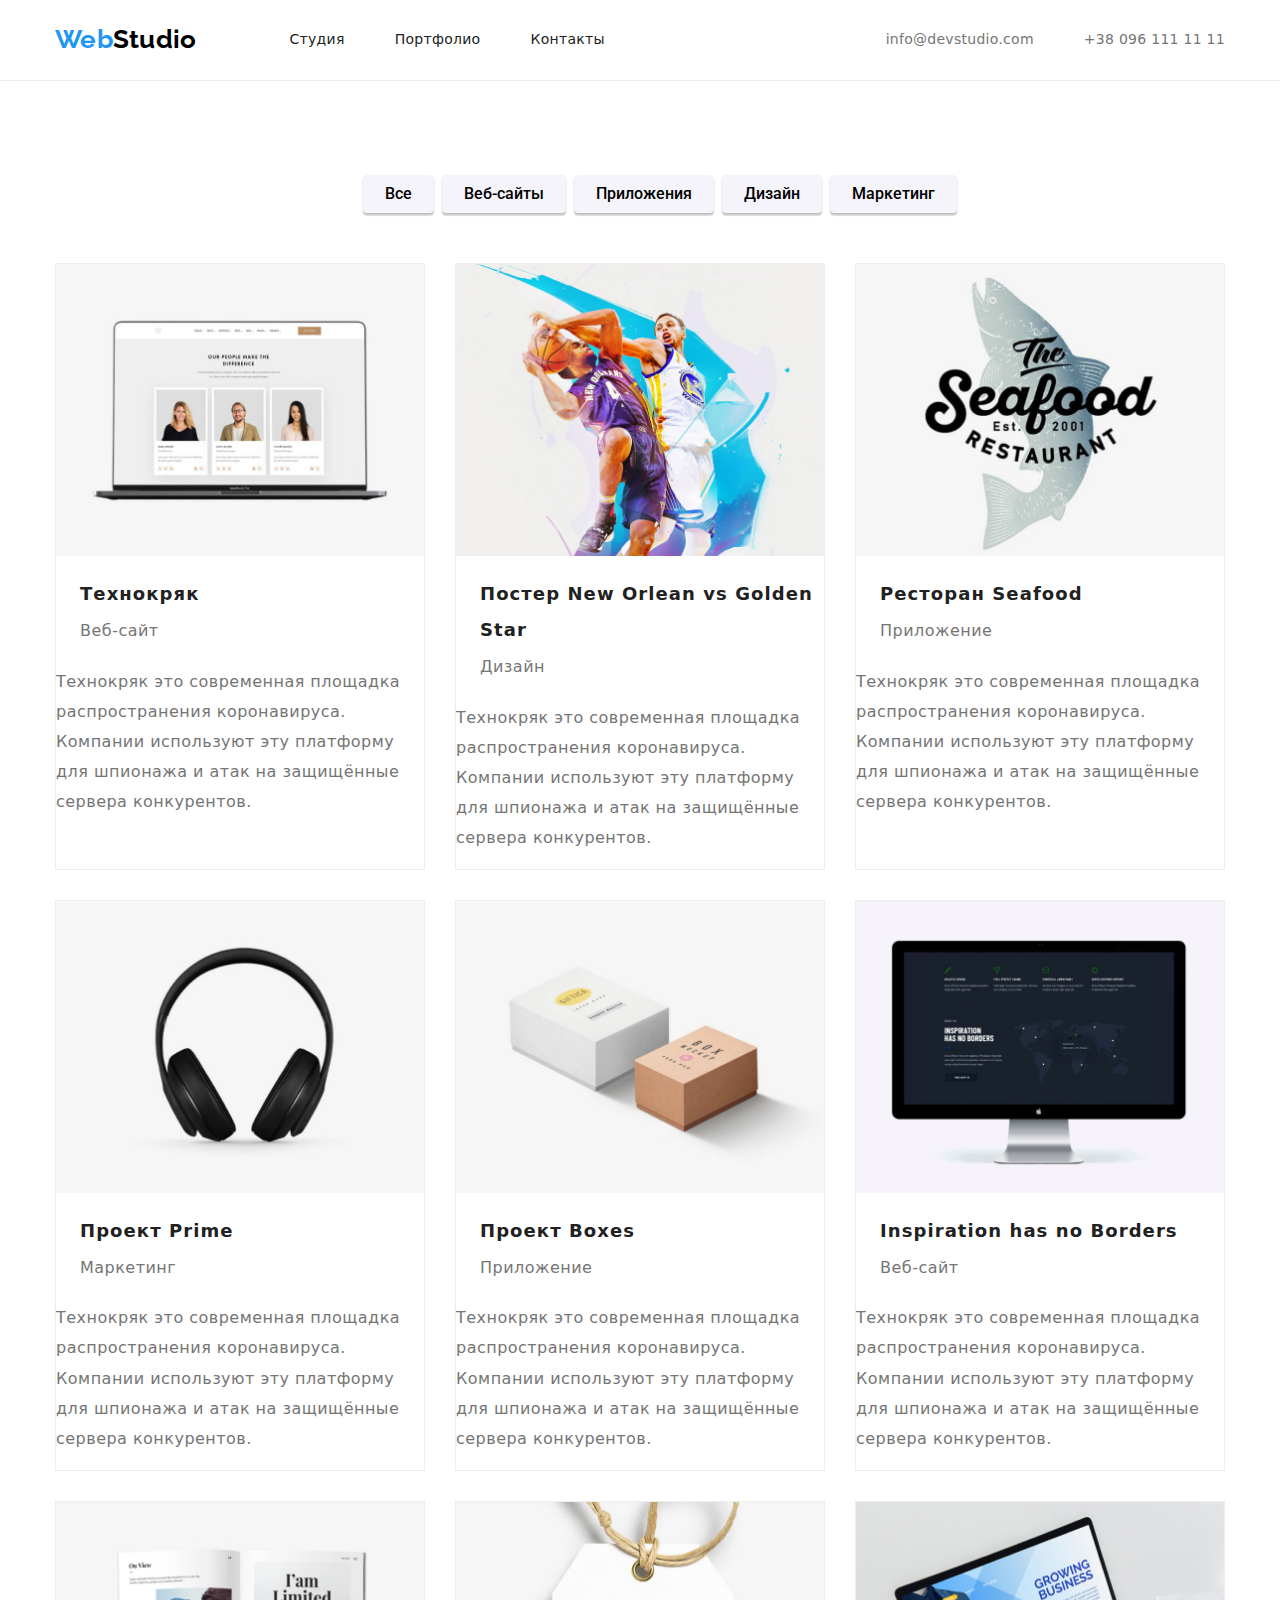
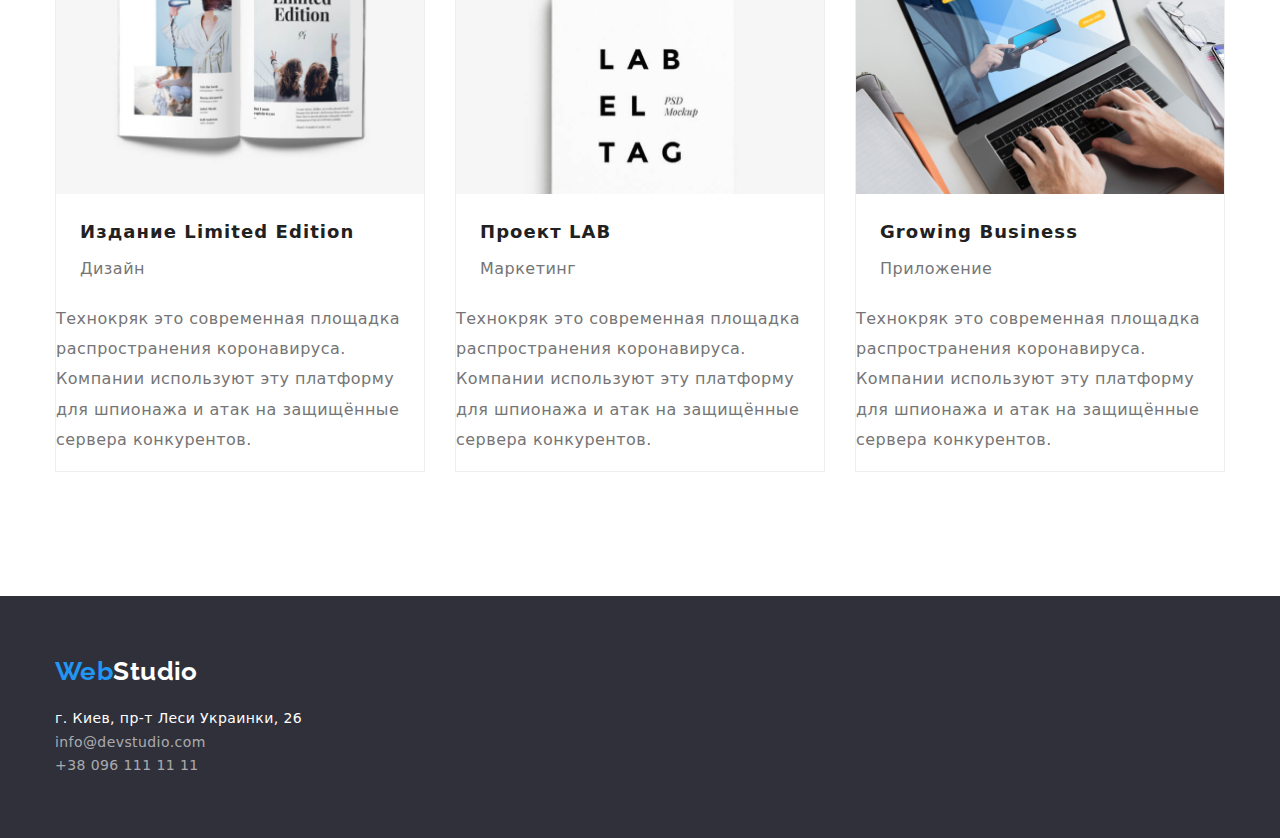
==== portfolio.html @ c7e841ac "up" ====
<!DOCTYPE html>
<html lang="ru">

<head>
    <meta charset="UTF-8">
    <meta http-equiv="X-UA-Compatible" content="IE=edge">
    <meta name="viewport" content="width=device-width, initial-scale=1.0">
    <title>Студия</title>
    <link href="https://fonts.googleapis.com/css2?family=Raleway:wght@700&family=Roboto:wght@400;500;700;900&display=swap"
        rel="stylesheet">
    <link rel="stylesheet" href="./css/styles.css" />
    <link rel="stylesheet" href="./css/modern-normalize.css" />

   
</head>

<body>
<!-- Шапка сайта -->
    <header class="header">
        <div class="container header-nav-list">
            <nav class="site-nav">
                <a href="./index.html" class="logo">Web<span class="accent-header-logo">Studio</span></a>
                <ul class="list-force">
                    <li class="item"><a href="./index.html" class="link">Студия</a></li>
                    <li class="item"><a href="./portfolio.html" class="link">Портфолио</a></li>
                    <li class="item"><a href="" class="link">Контакты</a></li>
                </ul>
            </nav>
            <address class="header-address">
                <ul class="list-force">
                    <li class="item"><a href="mailto:info@devstudio.com" class="mail-header">info@devstudio.com</a></li>
                    <li class="item"><a href="tel:+380961111111" class="tel">+38 096 111 11 11</a></li>
                </ul>
            </address>
        </div>
    </header>
    <main>
        <section class="section-portfolio section">
          <div class="container">
            <h1 hidden>Список радиокнопок</h1>
            <ul class="control">
                <li class="item"><button class="button2" type="button">Все</button></li>
                <li class="item"><button class="button2" type="button">Веб-сайты</button></li>
                <li class="item"><button class="button2" type="button">Приложения</button></li>
                <li class="item"><button class="button2" type="button">Дизайн</button></li>
                <li class="item"><button class="button2" type="button">Маркетинг</button></li>
            </ul>
            <ul class="gallery">
                <li class="item">
                    <a href="" class="list-img">
                        <img src="./images/portfoliofoto/note1.jpg" alt="ноутбук с портфолио" width="370">
                        <h2 class="projects">Технокряк</h2>
                        <p class="description2">Веб-сайт</p>
                        <p class="lorem">Технокряк это современная площадка распространения коронавируса. Компании
                            используют эту платформу для шпионажа и атак на защищённые сервера конкурентов.</p>
                    </a>
                </li>
                <li class="item">
                    <a href="" class="list-img"><img src="./images/portfoliofoto/basketball.jpg" alt="баскетбол"
                            width="370">
                        <h2 class="projects">Постер New Orlean vs Golden Star</h2>
                        <p class="description2">Дизайн</p>
                        <p class="lorem">Технокряк это современная площадка распространения коронавируса. Компании
                            используют эту платформу для шпионажа и
                            атак на защищённые сервера конкурентов.</p>
                    </a>
                </li>
                <li class="item">
                    <a href="" class="list-img"><img src="./images/portfoliofoto/seafood.jpg"
                            alt="логотип рыбного ресторана" width="370">
                        <h2 class="projects">Ресторан Seafood</h2>
                        <p class="description2">Приложение</p>
                        <p class="lorem">Технокряк это современная площадка распространения коронавируса. Компании
                            используют эту платформу для шпионажа и
                            атак на защищённые сервера конкурентов.</p>
                    </a>
                </li>
                <li class="item">
                    <a href="" class="list-img"><img src="./images/portfoliofoto/headphones.jpg" alt="наушники" width="370">
                        <h2 class="projects">Проект Prime</h2>
                        <p class="description2">Маркетинг</p>
                        <p class="lorem">Технокряк это современная площадка распространения коронавируса. Компании
                            используют эту платформу для шпионажа и
                            атак на защищённые сервера конкурентов.</p>
                    </a>
                </li>
                <li class="item">
                    <a href="" class="list-img"><img src="./images/portfoliofoto/box.jpg" alt="коробка" width="370">
                        <h2 class="projects">Проект Boxes</h2>
                        <p class="description2">Приложение</p>
                        <p class="lorem">Технокряк это современная площадка распространения коронавируса. Компании
                            используют эту платформу для шпионажа и
                            атак на защищённые сервера конкурентов.</p>
                    </a>
                </li>
                <li class="item">
                    <a href="" class="list-img"><img src="./images/portfoliofoto/monitor.jpg" alt="монитор" width="370">
                        <h2 class="projects">Inspiration has no Borders</h2>
                        <p class="description2">Веб-сайт</p>
                        <p class="lorem">Технокряк это современная площадка распространения коронавируса. Компании
                            используют эту платформу для шпионажа и
                            атак на защищённые сервера конкурентов.</p>
                    </a>
                </li>
                <li class="item">
                    <a href="" class="list-img"><img src="./images/portfoliofoto/press.jpg" alt="журнал" width="370">
                        <h2 class="projects">Издание Limited Edition</h2>
                        <p class="description2">Дизайн</p>
                        <p class="lorem">Технокряк это современная площадка распространения коронавируса. Компании
                            используют эту платформу для шпионажа и
                            атак на защищённые сервера конкурентов.</p>
                    </a>
                </li>
                <li class="item">
                    <a href="" class="list-img"><img src="./images/portfoliofoto/target.jpg" alt="таргета" width="370">
                        <h2 class="projects">Проект LAB</h2>
                        <p class="description2">Маркетинг</p>
                        <p class="lorem">Технокряк это современная площадка распространения коронавируса. Компании
                            используют эту платформу для шпионажа и
                            атак на защищённые сервера конкурентов.</p>
                    </a>
                </li>
                <li class="item">
                    <a href="" class="list-img"><img src="./images/portfoliofoto/note2.jpg" alt="работа на" width="370">
                        <h2 class="projects">Growing Business</h2>
                        <p class="description2">Приложение</p>
                        <p class="lorem">Технокряк это современная площадка распространения коронавируса. Компании
                            используют эту платформу для шпионажа и
                            атак на защищённые сервера конкурентов.</p>
                    </a>
                </li>
            </ul>
        </div>

        </section>
    
    </main>
    <!-- footer -->
    <footer class="footer">
        <div class="container">
            <a href="./index.html" class="logo-footer">Web<span class="accent-footer-logo">Studio</span></a>
            <address>
                <ul class="list">
                    <li><a class="address" href="https://bit.ly/3pXMvUd" target="_blank" rel="noopener noreferrer">г. Киев,
                            пр-т Леси
                            Украинки, 26</a></li>
                    <li><a href="mailto:info@devstudio.com" class="mail-footer">info@devstudio.com</a></li>
                    <li><a href="tel:+380961111111" class="tel-footer ">+38 096 111 11 11</a></li>
                </ul>
            </address>
        </div>
    </footer>
</body>

</html>
---- css/styles.css ----
/* Normalize */
/* Класс для обнуления базовых свойств у списков (ul) */
.list {
    list-style: none;
    padding-left: 0;
    margin: 0;
}
/* Класс для обнуления базовых свойств у ссылок */
.link {
    text-decoration: none;
    color: inherit;
}
/* Свойства для корректного отображения картинок */
img {
    display: block;
    max-width: 100%;
    height: auto;
}

/* Свойства для обнуления курсива у address */
address {
    font-style: normal;
}
a {
    list-style-type: none;
    text-decoration: none;
}
li {
    list-style-type: none;
    padding-left: 0;
    margin: 0;
}
/* стили для обнуления верхних отступов у элементов */
h1,
h2,
h3,
p {
    margin-top: 0;
}   
/* Variables */
:root {
--primary-background-color: #FFFFFF;
--secondary-background-color: #F5F4FA;
--third-background-color: #2F303A;
--primary-text-color: #757575;
--secondary-text-color: #212121;
--third-text-color: #ffffff;
--accent-color: #2196F3;
--fours-text-color: rgba(255, 255, 255, 0.6);
--border-botoom-color: #ECECEC;
--border-btm-scnd-clr: #EEEEEE;
}
body {
    background: var(--primary-background-color);
    color: var(--primary-text-color);
    font-family: 'Roboto';
    font-size: 14px;
    letter-spacing: 0.03em;
}
.container {
    max-width: 1200px;
    margin: 0 auto;
    width: 100%;
    padding-right: 15px;
    padding-left: 15px;
}
/* Шапка сайта */
.header .logo {
    padding-top: 24px;
    padding-bottom: 25px;
    margin-right: 93px;
    font-family: 'Raleway';
    font-weight: 700;
    font-size: 26px;
    line-height: 1.19;
    color: var(--accent-color);
    display: flex;
}
.accent-header-logo {
    color:#000000
}
.header {
    margin-top: 0;
    border-bottom: 1px solid var(--border-botoom-color);
    background-color: var(--primary-background-color);
    font-weight: 500;
    line-height: 1.14;
    letter-spacing: 0.02em;
}
.header-nav-list {
    display: flex;
    justify-content: space-between;
    align-items: center;
}
.site-nav {
    display: flex;
    align-items: center;
    padding: 0;
    justify-content: center;
}
.site-nav .link {
    color: var(--secondary-text-color);
    /* text-decoration: none; */
}
.site-nav .link:hover,
.site-nav .link:focus {    
    color: var(--accent-color);
}
.list-force {
    margin-top: 0;
    margin-bottom: 0;
    padding: 0;
    display: flex;
    /* list-style-type: none; */
}
.list-force :hover,
.list-force :focus {
    color: var(--accent-color);
}
.list-force .item {
    margin-right: 50px;
    padding: 0;
    padding-top: 32px;
    padding-bottom: 32px;
}
.item:last-child {
margin-right: 0;
}
/* Вариант 2 */
/* .list-force > .item:not(:last-child) {
    margin-right: 50px; */
}
/* Вариант 3 */
/* .list-force .item+.item {
    margin-left: 50px::after
 } */
.list-img {
    text-decoration: none;
}

.list-force .link {
    display: block;
}
.header-address{
    padding: 0;
    display: flex;
    align-items: center;
}
.mail-header {
    color: var(--primary-text-color);
    /* text-decoration: none; */
}
.tel {
    color: var(--primary-text-color);
    /* text-decoration: none; */
}
.section {
    padding-top: 94px;
    padding-bottom: 94px;
}
/* section 1 */
.section1 {
    margin-top: 0;
    background-color: var(--third-background-color);
}
.h1 {
    margin-top: 0;
    margin-bottom: 30px;
    font-weight: 900;
    font-size: 44px;
    line-height: 1.36;
    letter-spacing: 0.06em;
    color: var(--third-text-color);
    text-align: center;
    text-transform: uppercase;
}

.button1 {
    box-shadow: 0px 4px 4px rgba(0, 0, 0, 0.15);
    padding: 10px 32px;
    min-width: 200px;
    min-height: 50px;
    border-radius: 4px ;
    font-family: 'Roboto';
    background-color: var(--accent-color);
    font-weight: 700;
    font-size: 16px;
    line-height: 1.88;
    letter-spacing: 0.06em;
    color: var(--third-text-color);
    margin: 0 auto;
    display: block;
    cursor: pointer;
    border: none;
}
/* section 2 */
.section2 {
    font-weight: 400;
    line-height: 24px; 
    padding-bottom: 0;
}

.list-adv {
    margin-top: 0;
    margin-bottom: 0;
    padding: 0;
    display: flex;
    flex-wrap: wrap;
}
.list-adv .item {
    margin-top: 0;
    width: 270px;
    margin-right: 30px;
    padding: 0;
}
.list-adv .item:last-child {
    margin-right: 0;
}

.advantage {
    padding: 0;
    margin-bottom: 10px;
    font-weight: 700;
    font-size: 14px;
    line-height: 1.17;
    color: var(--secondary-text-color);
    text-transform: uppercase;
}
.description { 
    margin-bottom: 0;
    width: 270px;
    font-weight: 400;
    line-height: 1.71;
}
/* section 3 */
.h2-experience{
    margin-bottom: 50px;
    font-weight: 700;
    font-size: 36px;
    line-height: 1.17;
    text-align: center;
    color: var(--secondary-text-color);
}
.list-foto {
    margin-top: 0;
    margin-bottom: 0;
    display: flex;
    padding: 0;
}
.list-foto .item {
    padding: 0;
    margin-right: 30px;
}
.list-foto .item:last-child {
    margin-right: 0;
}
/* section 4 */
.section4 {
    background-color: var(--secondary-background-color);
}
.foto .img {
margin-bottom: 30px;
}
.h3-name {
    margin-bottom: 10px;
    font-weight: 500;
    font-size: 16px;
    line-height: 1.19;
    text-align: center;
    color: var(--secondary-text-color);
}
.h2-team {
    margin-bottom: 50px;
    font-weight: 700;
    font-size: 36px;
    line-height: 1.17;
    text-align: center;
    color: var(--secondary-text-color);
}
.list-team {
    /* padding-top: 0; */
    margin: 0;
    display: flex;
    padding: 0;
}
.list-team .foto {
    padding: 0;
    margin-right: 30px;
}

.list-team .foto:last-child {
    margin-right: 0;
}
/* .foto .img {
    padding-top: 0;
} */
.prof {
    margin-bottom: 0px;
    padding-bottom: 30px;
    font-size: 16px;
    line-height: 1.19;
    text-align: center;
}
/* footer */
.footer {
    padding-top: 60px;
    padding-bottom: 60px;
    background-color: var(--third-background-color);
}
.logo-footer {
    padding-bottom: 20px;
    font-family: 'Raleway';
    font-weight: 700;
    font-size: 26px;
    line-height: 1.19;
    color: var(--accent-color);
    display: flex;
    }
.accent-footer-logo {
    color: var(--third-text-color);
}
.address {
    padding-bottom: 9px;
    line-height: 1.71;
    color: var(--third-text-color);   
    /* text-decoration: none; */
    /* font-style: normal; */
}
.address:hover {
    color:var(--accent-color);
}
.address:focus {
    color: var(--accent-color);
}
.mail-footer {
    padding-bottom: 9px;
    font-weight: 400;
    line-height: 1.71;
    color: var(--fours-text-color);
    /* text-decoration: none; */
    /* font-style: normal; */
}
.mail-footer:hover {
    color: var(--accent-color);
}
.mail-footer:focus {
    color: var(--accent-color);
}
.tel-footer {
    padding-bottom: 9px;
    line-height: 1.71;
    color: var(--fours-text-color);
    /* text-decoration: none;
    font-style: normal; */
}
.tel-footer:hover {
    color: var(--accent-color);
}
.tel-footer:focus {
    color: var(--accent-color);
}
/* Portfolio */
.control {
    margin: 0;
    display: flex;
    justify-content: center;
    font-family: 'Roboto';
    font-weight: 500;
    font-size: 16px;
    line-height: 1.63;
    text-align: center;
    list-style-type: none;
    color: var(--secondary-text-color);
}
.projects {
    margin: 20px auto 4px 24px;    font-weight: 700;
    font-size: 18px;
    line-height: 2;
    letter-spacing: 0.06em;
    color: var(--secondary-text-color);
}
.description2 { 
    margin-left: 24px;
    margin-bottom: 20px;
    font-weight: 400;
    font-size: 16px;
    line-height: 1.88;
}

.button2 {
    box-shadow: 0px 3px 1px rgba(0, 0, 0, 0.1), 0px 1px 2px rgba(0, 0, 0, 0.08), 0px 2px 2px rgba(0, 0, 0, 0.12);
    padding: 6px 22px;
    margin-bottom: 50px;
    border-radius: 4px;
    font-family: 'Roboto';
    background-color: var(--secondary-background-color);
    font-weight: 500;
    font-size: 16px;
    line-height: 1.63;
    border: none;
}
.control .item {
    margin-right: 8px;
}
.control .item:last-child {
    margin-right: 0;
}

.button2:hover {
    background-color: var(--accent-color);
    color: var(--third-text-color);
}

.button2:focus {
    background-color: var(--accent-color);
    color: var(--third-text-color);
}
.gallery {
    margin: 0;
    display: flex;
    flex-wrap: wrap;
    padding: 0;
}

.gallery .list-img {
    text-decoration: none;
}

.gallery .description2,
.gallery .lorem {
    font-size: 16px;
    line-height: 1.88;
    letter-spacing: 0.03em;
    color: var(--primary-text-color);
}

.gallery .item {
    border: 1px solid var(--border-btm-scnd-clr);
    margin-bottom: 20px;
    list-style-type: none;
    width: 370px;
    margin-bottom: 30px;
    margin-right: 30px;
}

.gallery .item:nth-child(3n) {
    margin-right: 0;
}
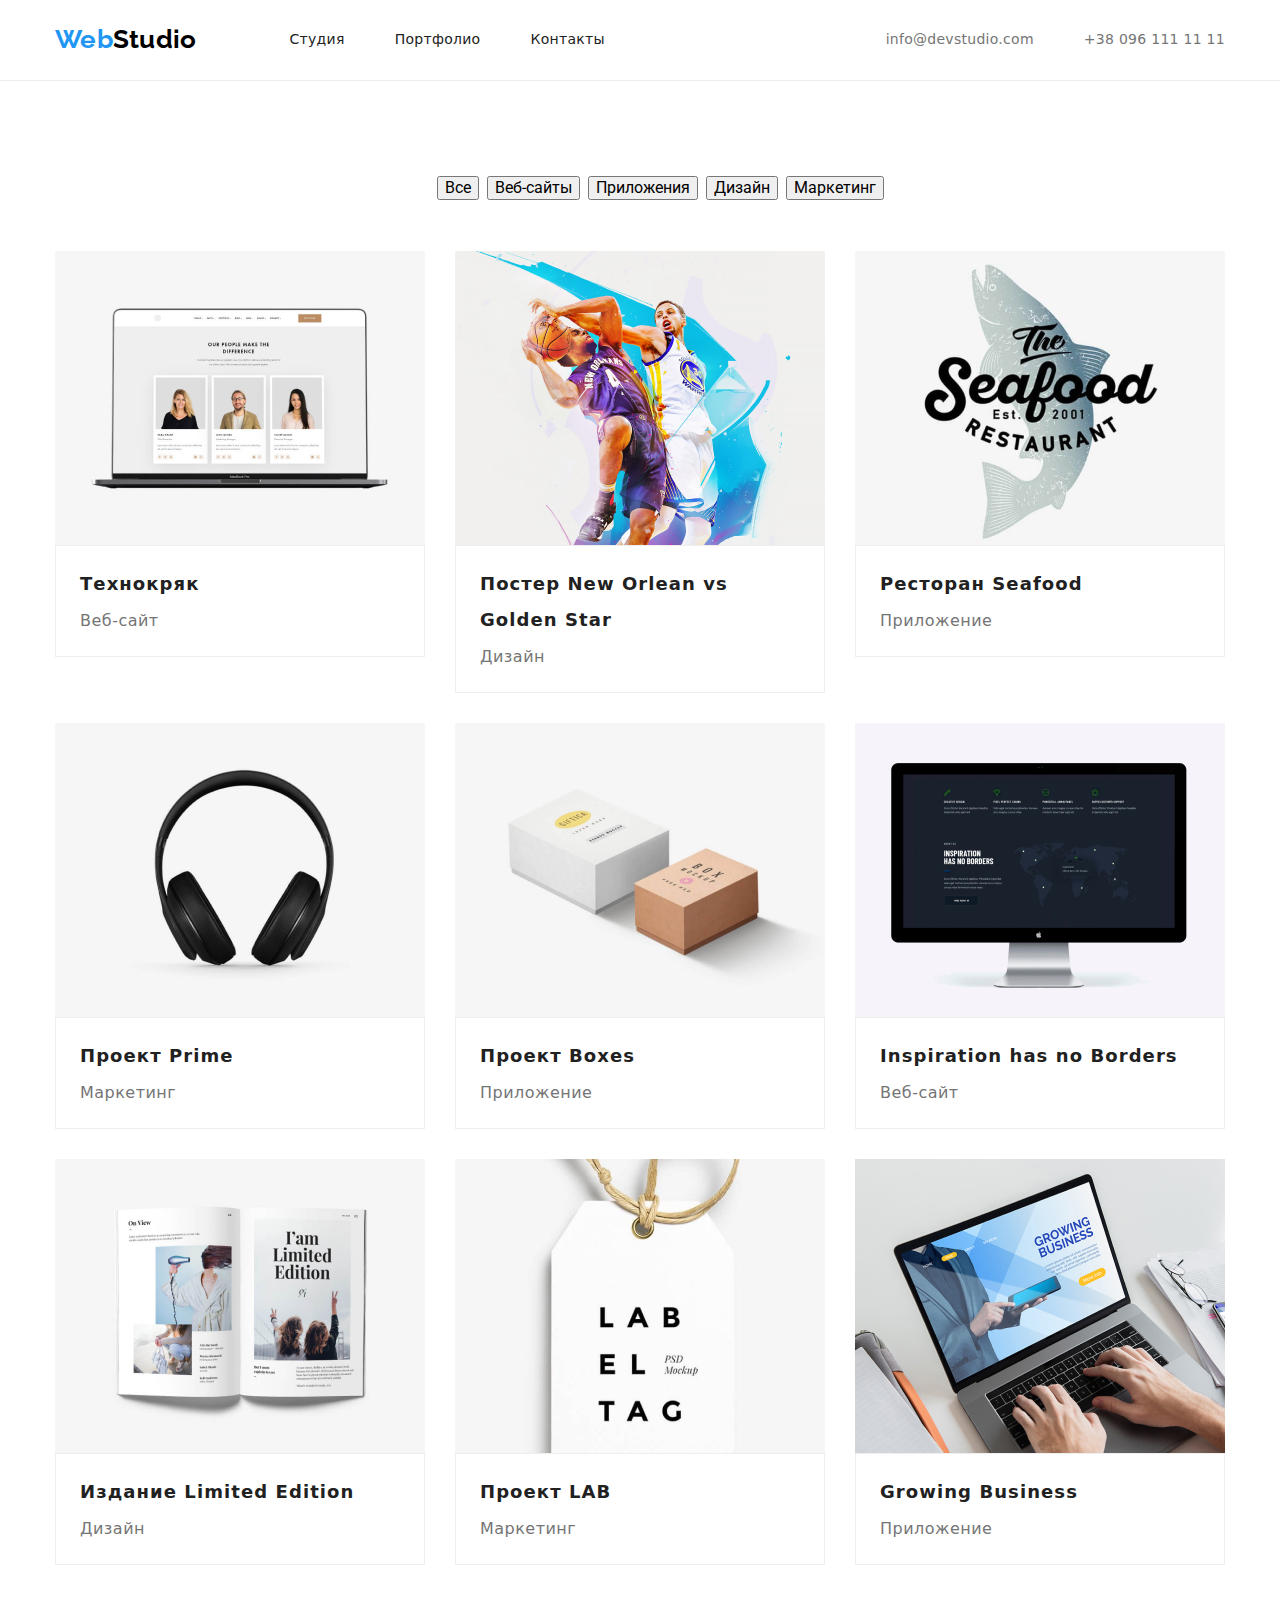
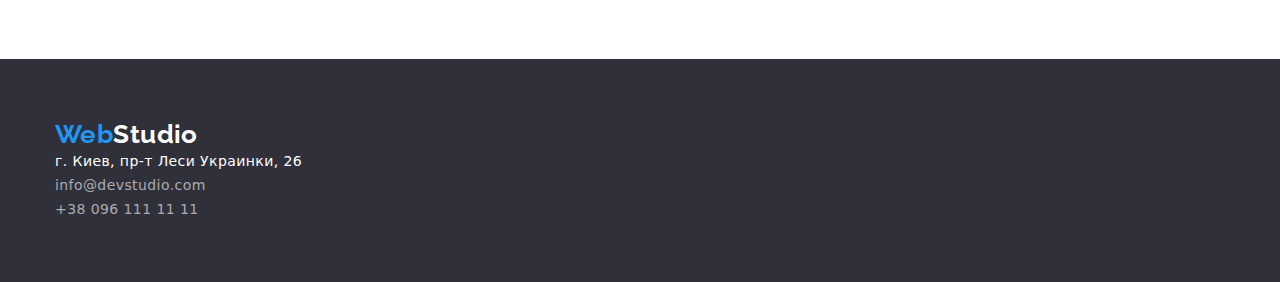
==== commit d1e5a686: "UPDATE-12" ====
--- a/portfolio.html
+++ b/portfolio.html
@@ -37,7 +37,7 @@
     <main>
         <section class="section-portfolio section">
           <div class="container">
-            <h1 hidden>Список радиокнопок</h1>
+            <h1 class="control-title">Список радиокнопок</h1>
             <ul class="control">
                 <li class="item"><button class="button2" type="button">Все</button></li>
                 <li class="item"><button class="button2" type="button">Веб-сайты</button></li>
@@ -48,85 +48,111 @@
             <ul class="gallery">
                 <li class="item">
                     <a href="" class="list-img">
-                        <img src="./images/portfoliofoto/note1.jpg" alt="ноутбук с портфолио" width="370">
-                        <h2 class="projects">Технокряк</h2>
-                        <p class="description2">Веб-сайт</p>
-                        <p class="lorem">Технокряк это современная площадка распространения коронавируса. Компании
-                            используют эту платформу для шпионажа и атак на защищённые сервера конкурентов.</p>
+                        <img class="img"  src="./images/portfoliofoto/note1.jpg" alt="ноутбук с портфолио" width="370">
+                        <div class="card">
+                            <h2 class="projects">Технокряк</h2>
+                            <p class="description2">Веб-сайт</p>
+                            <!-- <p class="lorem">Технокряк это современная площадка распространения коронавируса. Компании
+                                                        используют эту платформу для шпионажа и атак на защищённые сервера конкурентов -->
+                        </div>
                     </a>
                 </li>
                 <li class="item">
-                    <a href="" class="list-img"><img src="./images/portfoliofoto/basketball.jpg" alt="баскетбол"
+                    <a href="" class="list-img">
+                        <img class="img" src="./images/portfoliofoto/basketball.jpg" alt="баскетбол"
                             width="370">
-                        <h2 class="projects">Постер New Orlean vs Golden Star</h2>
-                        <p class="description2">Дизайн</p>
-                        <p class="lorem">Технокряк это современная площадка распространения коронавируса. Компании
-                            используют эту платформу для шпионажа и
-                            атак на защищённые сервера конкурентов.</p>
+                        <div class="card">
+                            <h2 class="projects">Постер New Orlean vs Golden Star</h2>
+                            <p class="description2">Дизайн</p>
+                            <!-- <p class="lorem">Технокряк это современная площадка распространения коронавируса. Компании
+                                используют эту платформу для шпионажа и
+                                атак на защищённые сервера конкурентов.</p> -->
+                        </div>
                     </a>
                 </li>
                 <li class="item">
-                    <a href="" class="list-img"><img src="./images/portfoliofoto/seafood.jpg"
+                    <a href="" class="list-img">
+                        <img class="img"  src="./images/portfoliofoto/seafood.jpg"
                             alt="логотип рыбного ресторана" width="370">
-                        <h2 class="projects">Ресторан Seafood</h2>
-                        <p class="description2">Приложение</p>
-                        <p class="lorem">Технокряк это современная площадка распространения коронавируса. Компании
-                            используют эту платформу для шпионажа и
-                            атак на защищённые сервера конкурентов.</p>
+                            <div class="card">
+                                <h2 class="projects">Ресторан Seafood</h2>
+                                <p class="description2">Приложение</p>
+                                <!-- <p class="lorem">Технокряк это современная площадка распространения коронавируса. Компании
+                                используют эту платформу для шпионажа и
+                                    атак на защищённые сервера конкурентов.</p> -->
+                            </div>
                     </a>
                 </li>
                 <li class="item">
-                    <a href="" class="list-img"><img src="./images/portfoliofoto/headphones.jpg" alt="наушники" width="370">
-                        <h2 class="projects">Проект Prime</h2>
-                        <p class="description2">Маркетинг</p>
-                        <p class="lorem">Технокряк это современная площадка распространения коронавируса. Компании
-                            используют эту платформу для шпионажа и
-                            атак на защищённые сервера конкурентов.</p>
+                    <a href="" class="list-img">
+                        <img class="img"  src="./images/portfoliofoto/headphones.jpg" alt="наушники" width="370">
+                        <div class="card">
+                            <h2 class="projects">Проект Prime</h2>
+                            <p class="description2">Маркетинг</p>
+                            <!-- <p class="lorem">Технокряк это современная площадка распространения коронавируса. Компании
+                                используют эту платформу для шпионажа и
+                                атак на защищённые сервера конкурентов.</p> -->
+                        </div>
                     </a>
                 </li>
                 <li class="item">
-                    <a href="" class="list-img"><img src="./images/portfoliofoto/box.jpg" alt="коробка" width="370">
-                        <h2 class="projects">Проект Boxes</h2>
-                        <p class="description2">Приложение</p>
-                        <p class="lorem">Технокряк это современная площадка распространения коронавируса. Компании
-                            используют эту платформу для шпионажа и
-                            атак на защищённые сервера конкурентов.</p>
+                    <a href="" class="list-img">
+                        <img class="img"  src="./images/portfoliofoto/box.jpg" alt="коробка" width="370">
+                        <div class="card">
+                            <h2 class="projects">Проект Boxes</h2>
+                            <p class="description2">Приложение</p>
+                            <!-- <p class="lorem">Технокряк это современная площадка распространения коронавируса. Компании
+                                используют эту платформу для шпионажа и
+                                атак на защищённые сервера конкурентов.</p> -->
+                        </div>
                     </a>
                 </li>
                 <li class="item">
-                    <a href="" class="list-img"><img src="./images/portfoliofoto/monitor.jpg" alt="монитор" width="370">
-                        <h2 class="projects">Inspiration has no Borders</h2>
-                        <p class="description2">Веб-сайт</p>
-                        <p class="lorem">Технокряк это современная площадка распространения коронавируса. Компании
-                            используют эту платформу для шпионажа и
-                            атак на защищённые сервера конкурентов.</p>
+                    <a href="" class="list-img">
+                        <img class="img"  src="./images/portfoliofoto/monitor.jpg" alt="монитор" width="370">
+                        <div class="card">
+                            <h2 class="projects">Inspiration has no Borders</h2>
+                            <p class="description2">Веб-сайт</p>
+                            <!-- <p class="lorem">Технокряк это современная площадка распространения коронавируса. Компании
+                                используют эту платформу для шпионажа и
+                                атак на защищённые сервера конкурентов.</p> -->
+                        </div>
                     </a>
                 </li>
                 <li class="item">
-                    <a href="" class="list-img"><img src="./images/portfoliofoto/press.jpg" alt="журнал" width="370">
-                        <h2 class="projects">Издание Limited Edition</h2>
-                        <p class="description2">Дизайн</p>
-                        <p class="lorem">Технокряк это современная площадка распространения коронавируса. Компании
-                            используют эту платформу для шпионажа и
-                            атак на защищённые сервера конкурентов.</p>
+                    <a href="" class="list-img">
+                        <img class="img"  class="img"  src="./images/portfoliofoto/press.jpg" alt="журнал" width="370">
+                        <div class="card">
+                            <h2 class="projects">Издание Limited Edition</h2>
+                            <p class="description2">Дизайн</p>
+                            <!-- <p class="lorem">Технокряк это современная площадка распространения коронавируса. Компании
+                                используют эту платформу для шпионажа и
+                                атак на защищённые сервера конкурентов.</p> -->
+                        </div>
                     </a>
                 </li>
                 <li class="item">
-                    <a href="" class="list-img"><img src="./images/portfoliofoto/target.jpg" alt="таргета" width="370">
-                        <h2 class="projects">Проект LAB</h2>
-                        <p class="description2">Маркетинг</p>
-                        <p class="lorem">Технокряк это современная площадка распространения коронавируса. Компании
-                            используют эту платформу для шпионажа и
-                            атак на защищённые сервера конкурентов.</p>
+                    <a href="" class="list-img">
+                        <img class="img"  src="./images/portfoliofoto/target.jpg" alt="таргета" width="370">
+                        <div class="card">
+                            <h2 class="projects">Проект LAB</h2>
+                            <p class="description2">Маркетинг</p>
+                            <!-- <p class="lorem">Технокряк это современная площадка распространения коронавируса. Компании
+                                используют эту платформу для шпионажа и
+                                атак на защищённые сервера конкурентов.</p> -->
+                        </div>
                     </a>
                 </li>
                 <li class="item">
-                    <a href="" class="list-img"><img src="./images/portfoliofoto/note2.jpg" alt="работа на" width="370">
-                        <h2 class="projects">Growing Business</h2>
-                        <p class="description2">Приложение</p>
-                        <p class="lorem">Технокряк это современная площадка распространения коронавируса. Компании
-                            используют эту платформу для шпионажа и
-                            атак на защищённые сервера конкурентов.</p>
+                    <a href="" class="list-img">
+                        <img class="img"  src="./images/portfoliofoto/note2.jpg" alt="работа на" width="370">
+                        <div class="card">
+                            <h2 class="projects">Growing Business</h2>
+                            <p class="description2">Приложение</p>
+                            <!-- <p class="lorem">Технокряк это современная площадка распространения коронавируса. Компании
+                                используют эту платформу для шпионажа и
+                                атак на защищённые сервера конкурентов.</p> -->
+                        </div>
                     </a>
                 </li>
             </ul>
--- a/css/styles.css
+++ b/css/styles.css
@@ -65,6 +65,37 @@
     padding-left: 15px;
 }
 /* Шапка сайта */
+
+.accent-header-logo {
+    color:#000000
+}
+.header {
+    margin-top: 0;
+    border-bottom: 1px solid var(--border-botoom-color);
+    background-color: var(--primary-background-color);
+    font-weight: 500;
+    line-height: 1.14;
+    letter-spacing: 0.02em;
+}
+.header-nav-list {
+    display: flex;
+    justify-content: space-between;
+    align-items: center;
+}
+.site-nav {
+    display: flex;
+    align-items: center;
+    padding: 0;
+    justify-content: center;
+}
+.site-nav .link {
+    color: var(--secondary-text-color);
+    /* text-decoration: none; */
+}
+.site-nav .link:hover,
+.site-nav .link:focus {    
+    color: var(--accent-color);
+}
 .header .logo {
     padding-top: 24px;
     padding-bottom: 25px;
@@ -76,36 +107,6 @@
     color: var(--accent-color);
     display: flex;
 }
-.accent-header-logo {
-    color:#000000
-}
-.header {
-    margin-top: 0;
-    border-bottom: 1px solid var(--border-botoom-color);
-    background-color: var(--primary-background-color);
-    font-weight: 500;
-    line-height: 1.14;
-    letter-spacing: 0.02em;
-}
-.header-nav-list {
-    display: flex;
-    justify-content: space-between;
-    align-items: center;
-}
-.site-nav {
-    display: flex;
-    align-items: center;
-    padding: 0;
-    justify-content: center;
-}
-.site-nav .link {
-    color: var(--secondary-text-color);
-    /* text-decoration: none; */
-}
-.site-nav .link:hover,
-.site-nav .link:focus {    
-    color: var(--accent-color);
-}
 .list-force {
     margin-top: 0;
     margin-bottom: 0;
@@ -117,19 +118,26 @@
 .list-force :focus {
     color: var(--accent-color);
 }
+.list-force .link,
+.mail-header,
+.tel {
+    display: block;
+    /* margin-right: 50px; */
+    padding: 0;
+    padding-top: 32px;
+    padding-bottom: 32px;
+}
 .list-force .item {
     margin-right: 50px;
     padding: 0;
-    padding-top: 32px;
-    padding-bottom: 32px;
-}
-.item:last-child {
+}
+.list-force .item:last-child {
 margin-right: 0;
 }
 /* Вариант 2 */
 /* .list-force > .item:not(:last-child) {
     margin-right: 50px; */
-}
+
 /* Вариант 3 */
 /* .list-force .item+.item {
     margin-left: 50px::after
@@ -218,8 +226,8 @@
 }
 
 .advantage {
-    padding: 0;
-    margin-bottom: 10px;
+    margin: 0;
+    padding-bottom: 10px;
     font-weight: 700;
     font-size: 14px;
     line-height: 1.17;
@@ -258,11 +266,10 @@
 .section4 {
     background-color: var(--secondary-background-color);
 }
-.foto .img {
-margin-bottom: 30px;
-}
 .h3-name {
-    margin-bottom: 10px;
+    margin-bottom: 0;
+    padding-top: 30px;
+    padding-bottom: 10px;
     font-weight: 500;
     font-size: 16px;
     line-height: 1.19;
@@ -278,12 +285,13 @@
     color: var(--secondary-text-color);
 }
 .list-team {
-    /* padding-top: 0; */
     margin: 0;
     display: flex;
     padding: 0;
 }
 .list-team .foto {
+    box-shadow: 0px 1px 3px rgba(0, 0, 0, 0.12), 0px 1px 1px rgba(0, 0, 0, 0.14), 0px 2px 1px rgba(0, 0, 0, 0.2);
+    border-radius: 0px 0px 4px 4px;
     padding: 0;
     margin-right: 30px;
 }
@@ -291,11 +299,8 @@
 .list-team .foto:last-child {
     margin-right: 0;
 }
-/* .foto .img {
-    padding-top: 0;
-} */
 .prof {
-    margin-bottom: 0px;
+    margin-bottom: 0;
     padding-bottom: 30px;
     font-size: 16px;
     line-height: 1.19;
@@ -303,18 +308,18 @@
 }
 /* footer */
 .footer {
-    padding-top: 60px;
+    padding: 0;
     padding-bottom: 60px;
     background-color: var(--third-background-color);
 }
 .logo-footer {
-    padding-bottom: 20px;
+    padding-top: 60px;  
     font-family: 'Raleway';
     font-weight: 700;
     font-size: 26px;
     line-height: 1.19;
     color: var(--accent-color);
-    display: flex;
+    display: inline-block;
     }
 .accent-footer-logo {
     color: var(--third-text-color);
@@ -372,19 +377,21 @@
     list-style-type: none;
     color: var(--secondary-text-color);
 }
-.projects {
-    margin: 20px auto 4px 24px;    font-weight: 700;
-    font-size: 18px;
-    line-height: 2;
-    letter-spacing: 0.06em;
-    color: var(--secondary-text-color);
-}
-.description2 { 
-    margin-left: 24px;
-    margin-bottom: 20px;
-    font-weight: 400;
-    font-size: 16px;
-    line-height: 1.88;
+.adv-title,
+.control-title {
+    display: none;
+}
+/*  .visually-hidden {
+    position: absolute;
+    width: 1px;
+    height: 1px;
+    margin: -1px;
+    border: 0;
+    padding: 0;
+    white-space: nowrap;
+    clip-path: inset(100%);
+    clip: rect(0 0 0 0);
+    overflow: hidden; */
 }
 
 .button2 {
@@ -399,6 +406,9 @@
     line-height: 1.63;
     border: none;
 }
+.control {
+    margin-bottom: 50px;
+}
 .control .item {
     margin-right: 8px;
 }
@@ -433,19 +443,43 @@
     letter-spacing: 0.03em;
     color: var(--primary-text-color);
 }
-
+.list-img .img {
+    display: block;
+}
 .gallery .item {
-    border: 1px solid var(--border-btm-scnd-clr);
     margin-bottom: 20px;
     list-style-type: none;
     width: 370px;
     margin-bottom: 30px;
     margin-right: 30px;
 }
+.gallery .card {
+    border: 1px solid var(--border-btm-scnd-clr);
+}
 
 .gallery .item:nth-child(3n) {
     margin-right: 0;
 }
+.gallery .item:nth-child(n + 7) {
+    margin-bottom: 0;
+}
+.projects {
+    margin: 0;
+    padding: 20px 24px 4px 24px;
+    font-weight: 700;
+    font-size: 18px;
+    line-height: 2;
+    letter-spacing: 0.06em;
+    color: var(--secondary-text-color);
+}
+
+.description2 {
+    margin: 0;
+    padding: 0 24px 20px 24px;
+    font-weight: 400;
+    font-size: 16px;
+    line-height: 1.88;
+}
 
     
 
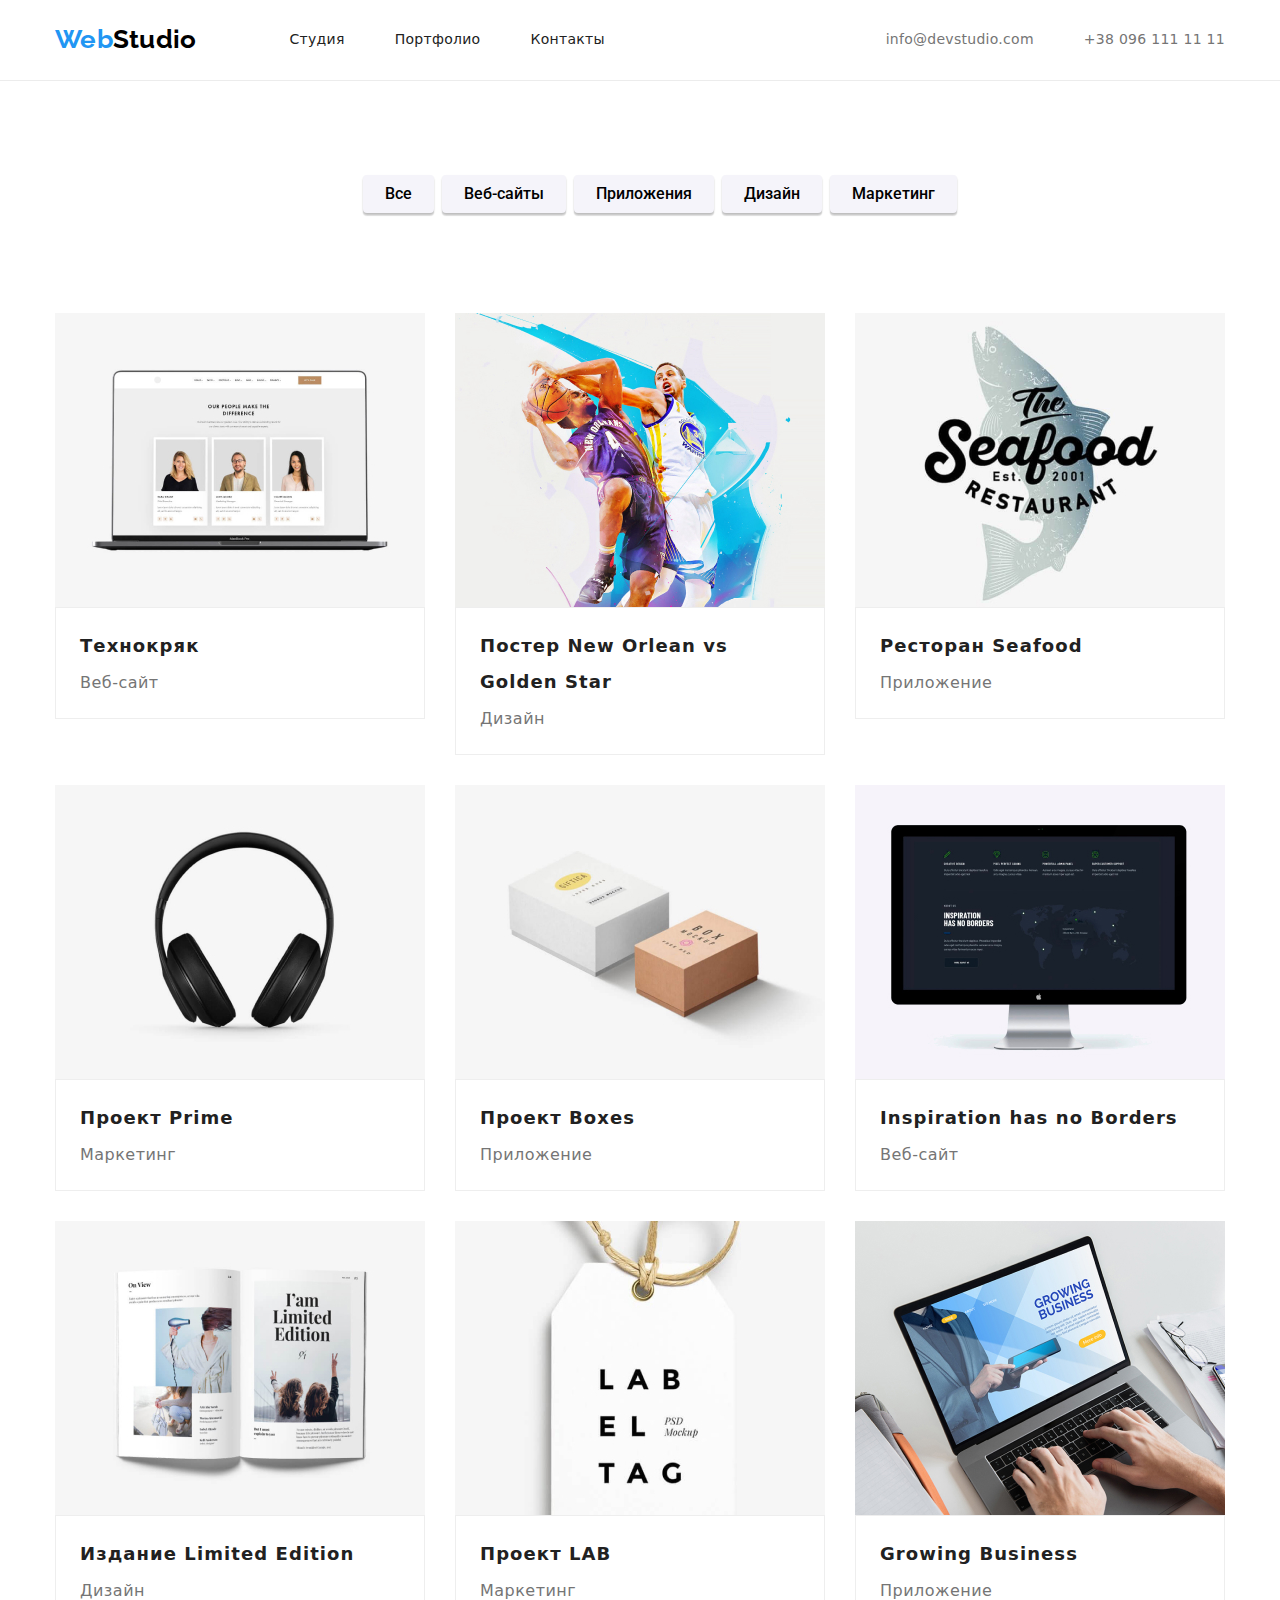
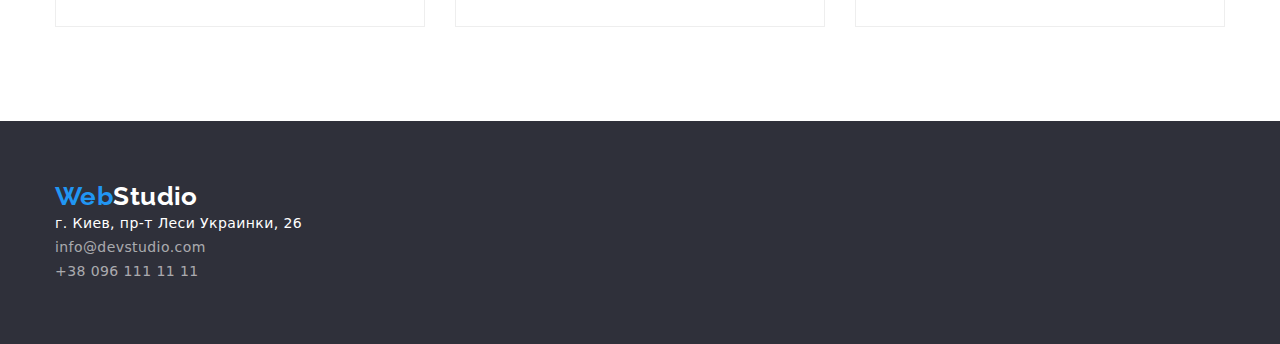
==== commit 20343438: "123" ====
--- a/portfolio.html
+++ b/portfolio.html
@@ -48,7 +48,7 @@
             <ul class="gallery">
                 <li class="item">
                     <a href="" class="list-img">
-                        <img class="img"  src="./images/portfoliofoto/note1.jpg" alt="ноутбук с портфолио" width="370">
+                        <img class="img"  src="./images/note1.jpg" alt="ноутбук с портфолио" width="370">
                         <div class="card">
                             <h2 class="projects">Технокряк</h2>
                             <p class="description2">Веб-сайт</p>
@@ -59,7 +59,7 @@
                 </li>
                 <li class="item">
                     <a href="" class="list-img">
-                        <img class="img" src="./images/portfoliofoto/basketball.jpg" alt="баскетбол"
+                        <img class="img" src="./images/basketball.jpg" alt="баскетбол"
                             width="370">
                         <div class="card">
                             <h2 class="projects">Постер New Orlean vs Golden Star</h2>
@@ -72,7 +72,7 @@
                 </li>
                 <li class="item">
                     <a href="" class="list-img">
-                        <img class="img"  src="./images/portfoliofoto/seafood.jpg"
+                        <img class="img"  src="./images/seafood.jpg"
                             alt="логотип рыбного ресторана" width="370">
                             <div class="card">
                                 <h2 class="projects">Ресторан Seafood</h2>
@@ -85,7 +85,7 @@
                 </li>
                 <li class="item">
                     <a href="" class="list-img">
-                        <img class="img"  src="./images/portfoliofoto/headphones.jpg" alt="наушники" width="370">
+                        <img class="img"  src="./images/headphones.jpg" alt="наушники" width="370">
                         <div class="card">
                             <h2 class="projects">Проект Prime</h2>
                             <p class="description2">Маркетинг</p>
@@ -97,7 +97,7 @@
                 </li>
                 <li class="item">
                     <a href="" class="list-img">
-                        <img class="img"  src="./images/portfoliofoto/box.jpg" alt="коробка" width="370">
+                        <img class="img"  src="./images/box.jpg" alt="коробка" width="370">
                         <div class="card">
                             <h2 class="projects">Проект Boxes</h2>
                             <p class="description2">Приложение</p>
@@ -109,7 +109,7 @@
                 </li>
                 <li class="item">
                     <a href="" class="list-img">
-                        <img class="img"  src="./images/portfoliofoto/monitor.jpg" alt="монитор" width="370">
+                        <img class="img"  src="./images/monitor.jpg" alt="монитор" width="370">
                         <div class="card">
                             <h2 class="projects">Inspiration has no Borders</h2>
                             <p class="description2">Веб-сайт</p>
@@ -121,7 +121,7 @@
                 </li>
                 <li class="item">
                     <a href="" class="list-img">
-                        <img class="img"  class="img"  src="./images/portfoliofoto/press.jpg" alt="журнал" width="370">
+                        <img class="img"  class="img"  src="./images/press.jpg" alt="журнал" width="370">
                         <div class="card">
                             <h2 class="projects">Издание Limited Edition</h2>
                             <p class="description2">Дизайн</p>
@@ -133,7 +133,7 @@
                 </li>
                 <li class="item">
                     <a href="" class="list-img">
-                        <img class="img"  src="./images/portfoliofoto/target.jpg" alt="таргета" width="370">
+                        <img class="img"  src="./images/target.jpg" alt="таргета" width="370">
                         <div class="card">
                             <h2 class="projects">Проект LAB</h2>
                             <p class="description2">Маркетинг</p>
@@ -145,7 +145,7 @@
                 </li>
                 <li class="item">
                     <a href="" class="list-img">
-                        <img class="img"  src="./images/portfoliofoto/note2.jpg" alt="работа на" width="370">
+                        <img class="img"  src="./images/note2.jpg" alt="работа на" width="370">
                         <div class="card">
                             <h2 class="projects">Growing Business</h2>
                             <p class="description2">Приложение</p>
--- a/css/styles.css
+++ b/css/styles.css
@@ -11,11 +11,11 @@
     color: inherit;
 }
 /* Свойства для корректного отображения картинок */
-img {
+/* img {
     display: block;
     max-width: 100%;
     height: auto;
-}
+} */
 
 /* Свойства для обнуления курсива у address */
 address {
@@ -381,7 +381,7 @@
 .control-title {
     display: none;
 }
-/*  .visually-hidden {
+ /* .visually-hidden {
     position: absolute;
     width: 1px;
     height: 1px;
@@ -391,8 +391,8 @@
     white-space: nowrap;
     clip-path: inset(100%);
     clip: rect(0 0 0 0);
-    overflow: hidden; */
-}
+    overflow: hidden;
+} */
 
 .button2 {
     box-shadow: 0px 3px 1px rgba(0, 0, 0, 0.1), 0px 1px 2px rgba(0, 0, 0, 0.08), 0px 2px 2px rgba(0, 0, 0, 0.12);
@@ -429,11 +429,15 @@
     margin: 0;
     display: flex;
     flex-wrap: wrap;
-    padding: 0;
+    padding-left: 0;
 }
 
 .gallery .list-img {
     text-decoration: none;
+}
+.gallery .img {
+    display: block;
+    
 }
 
 .gallery .description2,
@@ -443,19 +447,12 @@
     letter-spacing: 0.03em;
     color: var(--primary-text-color);
 }
-.list-img .img {
-    display: block;
-}
 .gallery .item {
-    margin-bottom: 20px;
     list-style-type: none;
     width: 370px;
     margin-bottom: 30px;
     margin-right: 30px;
 }
-.gallery .card {
-    border: 1px solid var(--border-btm-scnd-clr);
-}
 
 .gallery .item:nth-child(3n) {
     margin-right: 0;
@@ -463,6 +460,14 @@
 .gallery .item:nth-child(n + 7) {
     margin-bottom: 0;
 }
+.gallery .card {
+    /* display: block; */
+    border: 1px solid var(--border-btm-scnd-clr);
+}
+/* .list-img .img {
+    width: 370px;
+    display: block;
+} */
 .projects {
     margin: 0;
     padding: 20px 24px 4px 24px;
@@ -475,7 +480,7 @@
 
 .description2 {
     margin: 0;
-    padding: 0 24px 20px 24px;
+    padding: 0 24PX 20px 24px;
     font-weight: 400;
     font-size: 16px;
     line-height: 1.88;
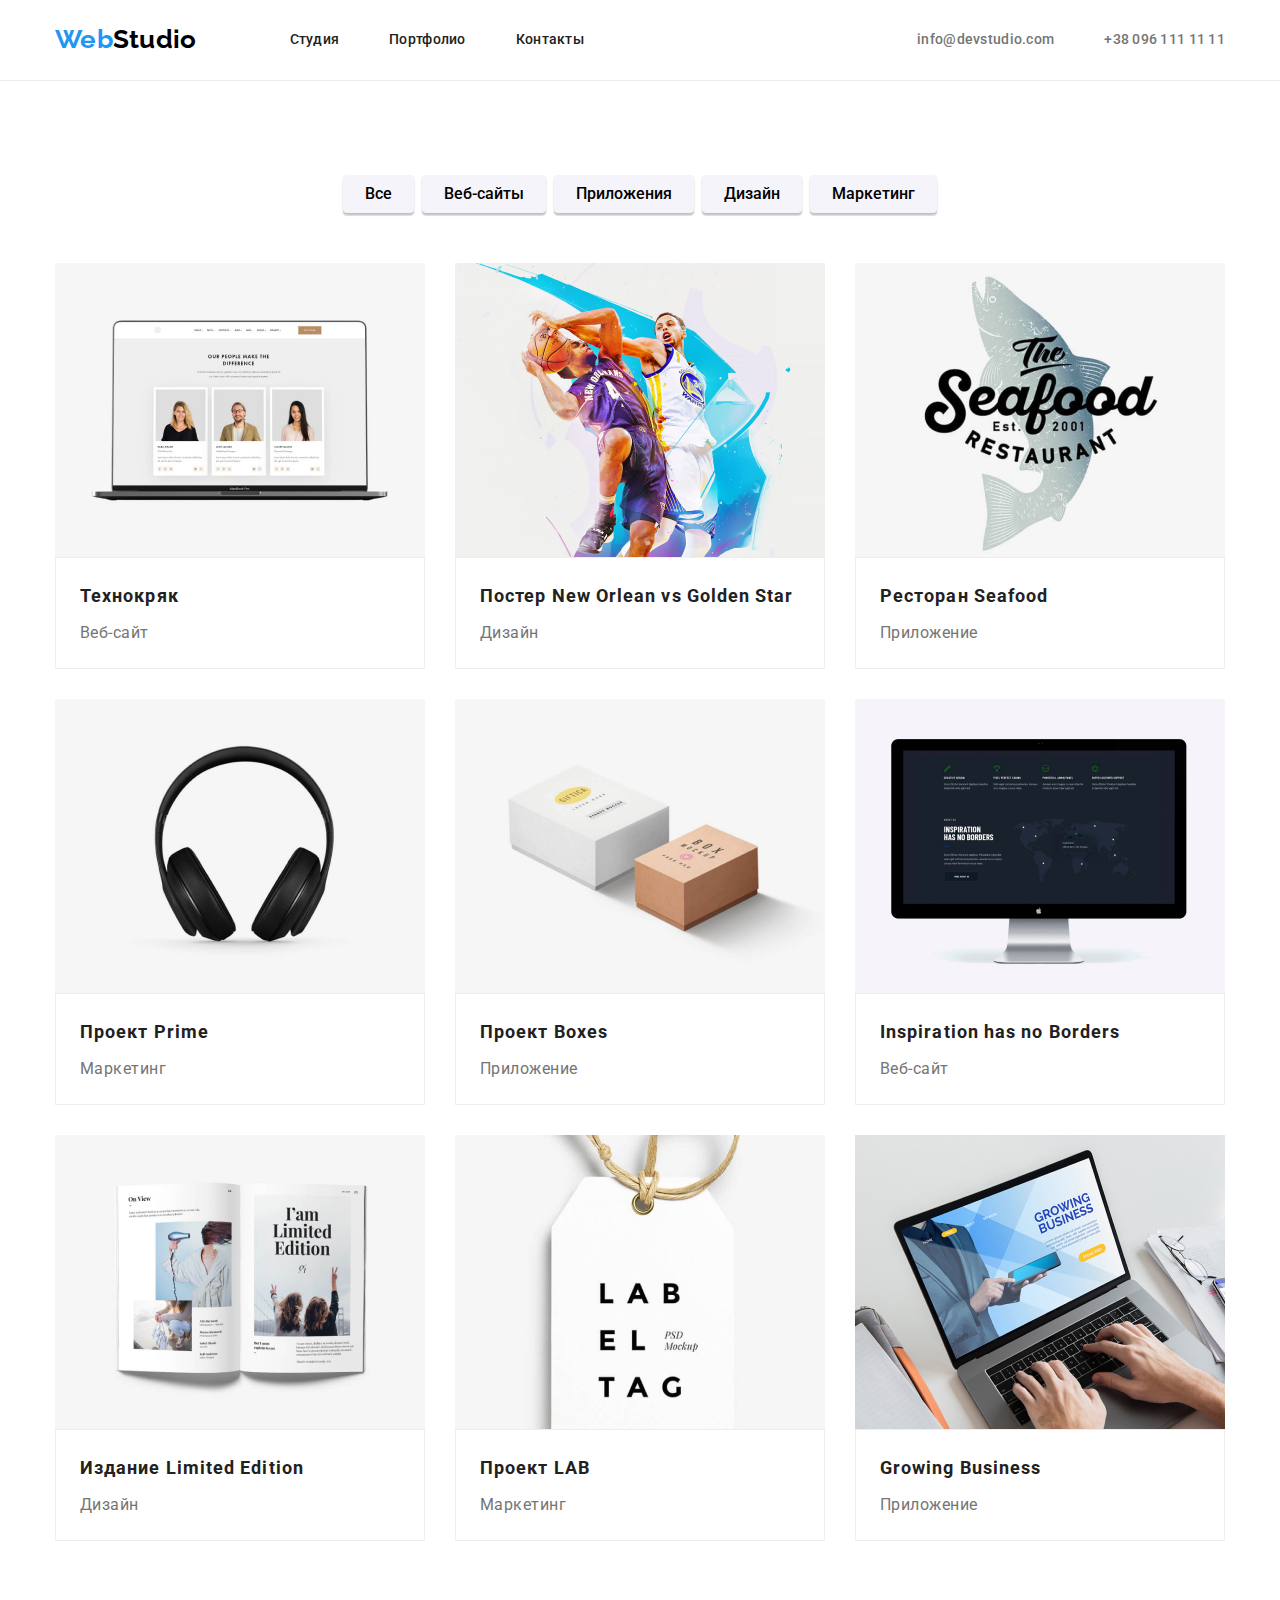
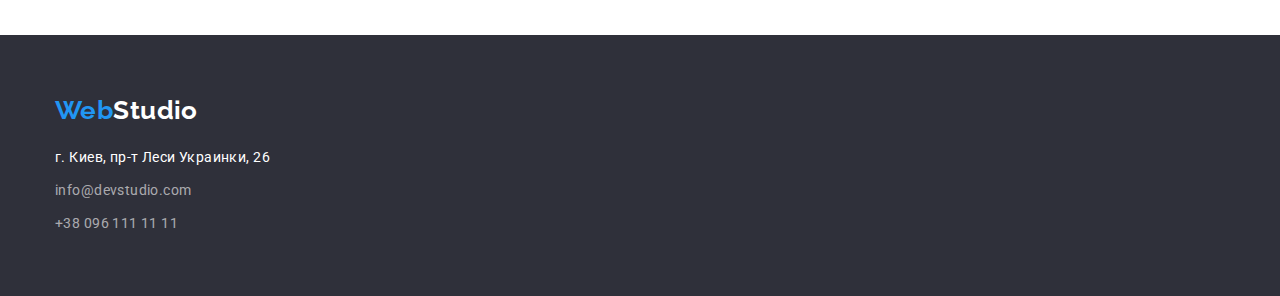
==== commit 5a965a99: "147" ====
--- a/portfolio.html
+++ b/portfolio.html
@@ -167,11 +167,13 @@
             <a href="./index.html" class="logo-footer">Web<span class="accent-footer-logo">Studio</span></a>
             <address>
                 <ul class="list">
-                    <li><a class="address" href="https://bit.ly/3pXMvUd" target="_blank" rel="noopener noreferrer">г. Киев,
+                    <li class="footer-link"><a class="address" href="https://bit.ly/3pXMvUd" target="_blank"
+                            rel="noopener noreferrer">г. Киев,
                             пр-т Леси
                             Украинки, 26</a></li>
-                    <li><a href="mailto:info@devstudio.com" class="mail-footer">info@devstudio.com</a></li>
-                    <li><a href="tel:+380961111111" class="tel-footer ">+38 096 111 11 11</a></li>
+                    <li class="footer-link"><a href="mailto:info@devstudio.com" class="mail-footer">info@devstudio.com</a>
+                    </li>
+                    <li class="footer-link"><a href="tel:+380961111111" class="tel-footer ">+38 096 111 11 11</a></li>
                 </ul>
             </address>
         </div>
--- a/css/styles.css
+++ b/css/styles.css
@@ -73,6 +73,7 @@
     margin-top: 0;
     border-bottom: 1px solid var(--border-botoom-color);
     background-color: var(--primary-background-color);
+    font-family: 'Roboto';
     font-weight: 500;
     line-height: 1.14;
     letter-spacing: 0.02em;
@@ -168,12 +169,16 @@
 }
 /* section 1 */
 .section1 {
+    padding-top: 200px;
+    padding-bottom: 200px; 
     margin-top: 0;
     background-color: var(--third-background-color);
 }
 .h1 {
     margin-top: 0;
     margin-bottom: 30px;
+    /* padding-top: 200px;
+    padding-bottom: 200px; */
     font-weight: 900;
     font-size: 44px;
     line-height: 1.36;
@@ -266,16 +271,6 @@
 .section4 {
     background-color: var(--secondary-background-color);
 }
-.h3-name {
-    margin-bottom: 0;
-    padding-top: 30px;
-    padding-bottom: 10px;
-    font-weight: 500;
-    font-size: 16px;
-    line-height: 1.19;
-    text-align: center;
-    color: var(--secondary-text-color);
-}
 .h2-team {
     margin-bottom: 50px;
     font-weight: 700;
@@ -283,6 +278,9 @@
     line-height: 1.17;
     text-align: center;
     color: var(--secondary-text-color);
+}
+.our-team {
+    padding: 30px 0;
 }
 .list-team {
     margin: 0;
@@ -299,21 +297,40 @@
 .list-team .foto:last-child {
     margin-right: 0;
 }
+.h3-name {
+    /* margin-bottom: 0;
+    padding-top: 30px; */
+    /* padding-bottom: 10px; */
+    font-weight: 500;
+    font-size: 16px;
+    line-height: 1.19;
+    text-align: center;
+    color: var(--secondary-text-color);
+}
 .prof {
     margin-bottom: 0;
-    padding-bottom: 30px;
+    /* padding-bottom: 30px; */
     font-size: 16px;
     line-height: 1.19;
     text-align: center;
 }
+
 /* footer */
 .footer {
+    font-family: 'Roboto';
     padding: 0;
     padding-bottom: 60px;
+    padding-top: 60px;
     background-color: var(--third-background-color);
 }
+.footer-link {
+margin-bottom: 9px;
+}
+.footer-link:last-child {
+margin-bottom: 0;
+}
 .logo-footer {
-    padding-top: 60px;  
+    margin-bottom: 20px;
     font-family: 'Raleway';
     font-weight: 700;
     font-size: 26px;
@@ -325,7 +342,6 @@
     color: var(--third-text-color);
 }
 .address {
-    padding-bottom: 9px;
     line-height: 1.71;
     color: var(--third-text-color);   
     /* text-decoration: none; */
@@ -338,7 +354,6 @@
     color: var(--accent-color);
 }
 .mail-footer {
-    padding-bottom: 9px;
     font-weight: 400;
     line-height: 1.71;
     color: var(--fours-text-color);
@@ -352,7 +367,6 @@
     color: var(--accent-color);
 }
 .tel-footer {
-    padding-bottom: 9px;
     line-height: 1.71;
     color: var(--fours-text-color);
     /* text-decoration: none;
@@ -365,21 +379,30 @@
     color: var(--accent-color);
 }
 /* Portfolio */
-.control {
-    margin: 0;
-    display: flex;
-    justify-content: center;
-    font-family: 'Roboto';
-    font-weight: 500;
-    font-size: 16px;
-    line-height: 1.63;
-    text-align: center;
-    list-style-type: none;
-    color: var(--secondary-text-color);
-}
 .adv-title,
 .control-title {
     display: none;
+}
+.control {
+    padding: 0;
+    margin: 0;
+    margin-bottom: 50px;
+    display: flex;
+    justify-content: center;
+    font-family: 'Roboto';
+    font-weight: 500;
+    font-size: 16px;
+    line-height: 1.63;
+    text-align: center;
+    list-style-type: none;
+    color: var(--secondary-text-color);
+}
+.control .item {
+    margin-right: 8px;
+}
+
+.control .item:last-child {
+    margin-right: 0;
 }
  /* .visually-hidden {
     position: absolute;
@@ -397,7 +420,6 @@
 .button2 {
     box-shadow: 0px 3px 1px rgba(0, 0, 0, 0.1), 0px 1px 2px rgba(0, 0, 0, 0.08), 0px 2px 2px rgba(0, 0, 0, 0.12);
     padding: 6px 22px;
-    margin-bottom: 50px;
     border-radius: 4px;
     font-family: 'Roboto';
     background-color: var(--secondary-background-color);
@@ -405,15 +427,6 @@
     font-size: 16px;
     line-height: 1.63;
     border: none;
-}
-.control {
-    margin-bottom: 50px;
-}
-.control .item {
-    margin-right: 8px;
-}
-.control .item:last-child {
-    margin-right: 0;
 }
 
 .button2:hover {
@@ -429,7 +442,7 @@
     margin: 0;
     display: flex;
     flex-wrap: wrap;
-    padding-left: 0;
+    padding: 0;
 }
 
 .gallery .list-img {
@@ -437,16 +450,8 @@
 }
 .gallery .img {
     display: block;
-    
-}
-
-.gallery .description2,
-.gallery .lorem {
-    font-size: 16px;
-    line-height: 1.88;
-    letter-spacing: 0.03em;
-    color: var(--primary-text-color);
-}
+}
+
 .gallery .item {
     list-style-type: none;
     width: 370px;
@@ -461,16 +466,13 @@
     margin-bottom: 0;
 }
 .gallery .card {
-    /* display: block; */
+        padding: 20px 24px;
+    display: block;
     border: 1px solid var(--border-btm-scnd-clr);
 }
-/* .list-img .img {
-    width: 370px;
-    display: block;
-} */
 .projects {
-    margin: 0;
-    padding: 20px 24px 4px 24px;
+    margin-bottom: 4px;
+    font-family: 'Roboto';
     font-weight: 700;
     font-size: 18px;
     line-height: 2;
@@ -480,10 +482,12 @@
 
 .description2 {
     margin: 0;
-    padding: 0 24PX 20px 24px;
+    font-family: 'Roboto';
     font-weight: 400;
     font-size: 16px;
     line-height: 1.88;
+    letter-spacing: 0.03em;
+    color: var(--primary-text-color);
 }
 
     
